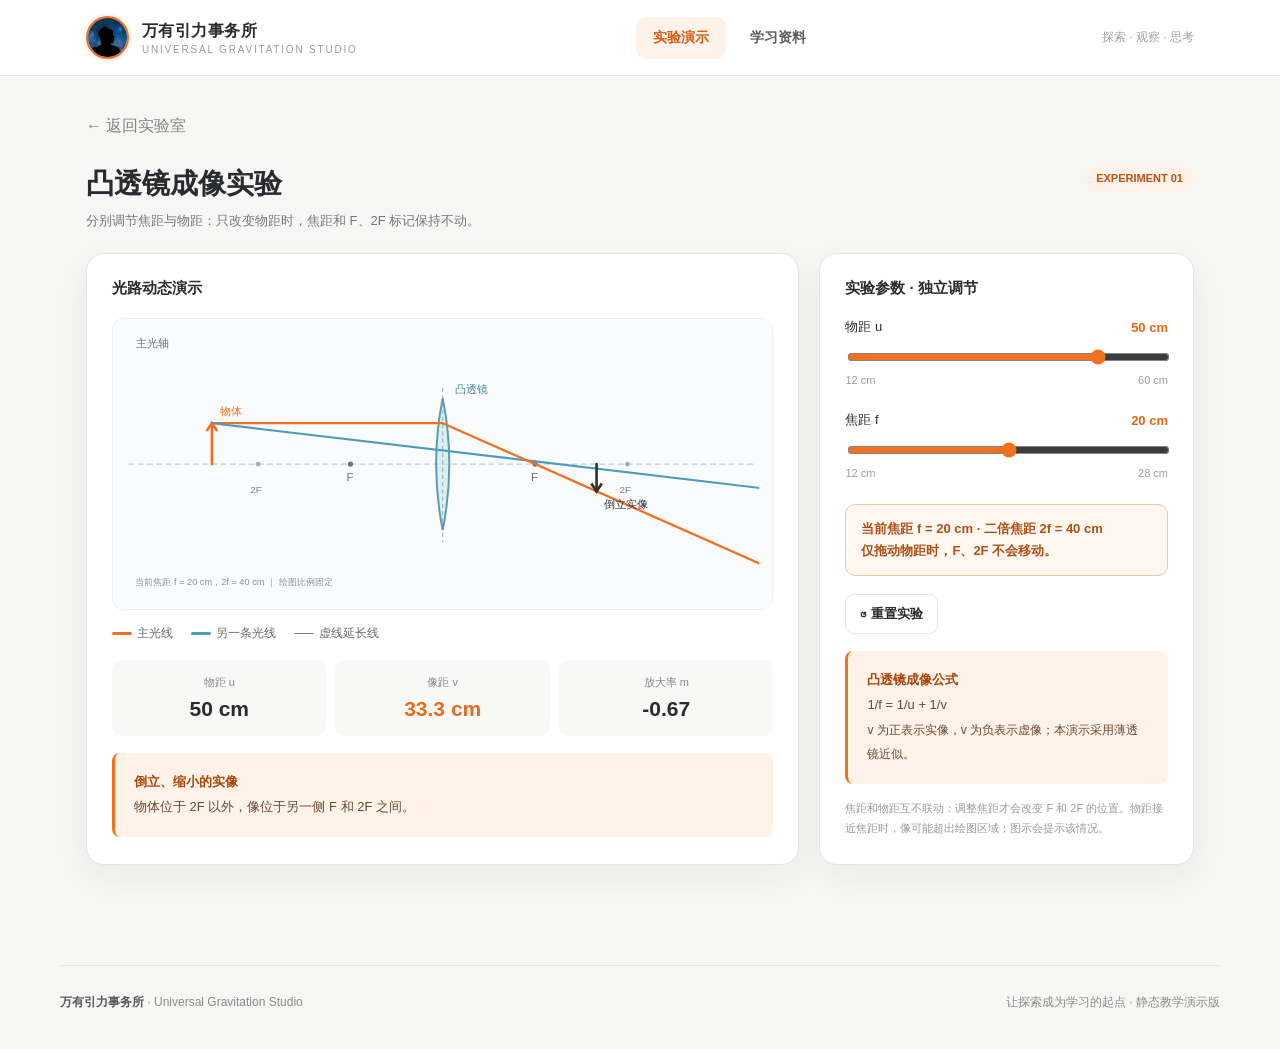
==== experiments/lens.html @ e563397a "Add files via upload" ====
<!DOCTYPE html>

<html lang="zh-CN">
<head>
<meta charset="utf-8"/>
<meta content="width=device-width,initial-scale=1,viewport-fit=cover" name="viewport"/>
<meta content="#28292c" name="theme-color"/>
<meta content="万有引力事务所：初中物理互动实验与学习资料库。" name="description"/>
<title>凸透镜成像实验 | 万有引力事务所</title>
<link href="../assets/avatar.png" rel="icon" type="image/png"/>
<link href="../css/site.css" rel="stylesheet"/>
</head>
<body>
<header class="topbar"><div class="shell top-inner"><a aria-label="万有引力事务所首页" class="logo" href="../index.html"><img alt="万有引力事务所头像" class="logo-mark" src="../assets/avatar.png"/><span>万有引力事务所<small>UNIVERSAL GRAVITATION STUDIO</small></span></a><nav aria-label="网站导航" class="nav"><a class="active" href="../index.html#home" id="navHome" type="button">实验演示</a><a class="" href="../index.html#materials" id="navMaterials" type="button">学习资料</a></nav><span class="top-note">探索 · 观察 · 思考</span></div></header>
<main class="shell">
<section class="section lab-page" id="lensPage"><a class="back" href="../index.html#home" type="button">← 返回实验室</a><div class="lab-heading"><div><h2>凸透镜成像实验</h2><p>分别调节焦距与物距：只改变物距时，焦距和 F、2F 标记保持不动。</p></div><span class="pill">EXPERIMENT 01</span></div><div class="lab-grid"><div class="panel"><div class="panel-title">光路动态演示</div><svg aria-label="凸透镜成像动态光路图" class="graph" id="lensSvg" role="img" viewbox="0 0 1000 440"><g id="lensDiagram"></g></svg><div class="legend"><span><i style="background:#f37021"></i>主光线</span><span><i style="background:#4b9dbb"></i>另一条光线</span><span><i style="background:#a4a4a4;border-top:1px dashed #777;height:0"></i>虚线延长线</span></div><div class="lab-readout"><div class="metric"><span>物距 u</span><strong id="uRead">50 cm</strong></div><div class="metric"><span>像距 v</span><strong class="orange" id="vRead">33.3 cm</strong></div><div class="metric"><span>放大率 m</span><strong id="mRead">−0.67</strong></div></div><div class="theory"><b id="lensResult">倒立、缩小的实像</b><br/><span id="lensDesc">默认焦距为 20 cm。单独调节物距时，焦点保持不动。</span></div></div><div class="panel"><div class="panel-title">实验参数 · 独立调节</div><div class="control-row"><div class="control-top"><label for="uSlider">物距 u</label><b id="uLabel">50 cm</b></div><input id="uSlider" max="60" min="12" step="1" type="range" value="50"/><div class="range-end"><span>12 cm</span><span>60 cm</span></div></div><div class="control-row"><div class="control-top"><label for="fSlider">焦距 f</label><b id="fLabel">20 cm</b></div><input id="fSlider" max="28" min="12" step="1" type="range" value="20"/><div class="range-end"><span>12 cm</span><span>28 cm</span></div></div><div class="fixed-focus" id="focusReadout">当前焦距 f = 20 cm · 二倍焦距 2f = 40 cm<br/>仅拖动物距时，F、2F 不会移动。</div><button class="soft-btn" id="resetLens" type="button">↺ 重置实验</button><div class="theory"><b>凸透镜成像公式</b><br/>1/f = 1/u + 1/v<br/><span style="font-size:12px">v 为正表示实像，v 为负表示虚像；本演示采用薄透镜近似。</span></div><div class="mini-info">焦距和物距互不联动：调整焦距才会改变 F 和 2F 的位置。物距接近焦距时，像可能超出绘图区域；图示会提示该情况。</div></div></div></section>
</main>
<footer class="shell footer"><span><strong>万有引力事务所</strong> · Universal Gravitation Studio</span><span>让探索成为学习的起点 · 静态教学演示版 </span></footer>
<script defer="" src="../experiments/lens.js"></script>
</body>
</html>
---- css/site.css ----
:root{--orange:#f37021;--deep:#292b2e;--bg:#f6f6f4;--text:#292b2e;--muted:#74777b;--border:#e7e6e3;--card:#fff;--soft:#fff2e8;--shadow:0 12px 35px rgba(34,36,39,.055)}
*{box-sizing:border-box}html{scroll-behavior:smooth}body{margin:0;background:var(--bg);color:var(--text);font-family:-apple-system,BlinkMacSystemFont,"PingFang SC","Microsoft Yahei",sans-serif;-webkit-font-smoothing:antialiased}button,input,select{font:inherit}button{cursor:pointer}a{text-decoration:none;color:inherit}button:focus-visible,a:focus-visible,input:focus-visible,select:focus-visible{outline:3px solid #f9a66d;outline-offset:2px}
.shell{max-width:1160px;margin:auto;padding:0 26px}.topbar{background:#fff;border-bottom:1px solid var(--border);position:sticky;top:0;z-index:30}.top-inner{height:75px;display:flex;align-items:center;justify-content:space-between;gap:18px}.logo{display:flex;align-items:center;gap:13px;font-weight:800;letter-spacing:.03em;white-space:nowrap}.logo-mark{width:43px;height:43px;border-radius:50%;display:block;object-fit:cover;flex:none;border:2px solid var(--orange);box-shadow:0 0 0 3px #f3702114}.logo small{display:block;color:#9a9b9d;font-weight:500;font-size:10px;letter-spacing:.18em;margin-top:2px}.nav{display:flex;align-items:center;gap:7px}.nav button{border:0;background:transparent;padding:12px 17px;border-radius:10px;color:#5c5d61;font-size:14px;font-weight:600}.nav button.active,.nav button:hover{background:var(--soft);color:#d65d15}.top-note{font-size:12px;color:#a0a1a4}.hero{margin-top:31px;background:var(--deep);color:white;border-radius:23px;min-height:235px;display:flex;align-items:center;justify-content:space-between;padding:46px 57px;overflow:hidden;position:relative}.hero:after{content:"";position:absolute;border:1px solid #ffffff12;width:430px;height:430px;border-radius:50%;right:-60px;top:-150px}.eyebrow{color:#ffab76;font-weight:700;font-size:12px;letter-spacing:.2em}.hero h1{font-size:clamp(29px,4.4vw,49px);line-height:1.2;margin:16px 0 17px;letter-spacing:.035em}.hero p{color:#c7c7c7;font-size:14px;line-height:1.9;margin:0}.hero-art{flex:none;width:290px;height:180px;opacity:.95}.section{padding:40px 0 64px}.section-head{display:flex;justify-content:space-between;align-items:end;gap:16px;margin-bottom:21px}.section-head h2{font-size:25px;letter-spacing:.01em;margin:0 0 8px}.section-head p{font-size:13px;color:var(--muted);margin:0}.pill{display:inline-block;font-size:11px;line-height:1;padding:8px 11px;border-radius:25px;background:var(--soft);color:#b95317;font-weight:700}.cards{display:grid;grid-template-columns:repeat(2,minmax(0,1fr));gap:20px}.experiment-card{background:white;border:1px solid var(--border);border-radius:19px;overflow:hidden;box-shadow:var(--shadow)}.exp-graphic{height:205px;display:grid;place-items:center;overflow:hidden;position:relative}.exp-graphic.lens{background:linear-gradient(135deg,#eaf1f6,#f6fafb)}.exp-graphic.echo{background:linear-gradient(135deg,#f7eee4,#fdf8f0)}.exp-graphic svg{width:100%;height:100%}.exp-body{padding:24px 25px 26px}.exp-num{font-size:11px;color:#b56c3b;font-weight:700;letter-spacing:.12em}.exp-body h3{margin:11px 0 10px;font-size:21px}.exp-body p{min-height:45px;font-size:13px;line-height:1.8;color:var(--muted);margin:0 0 16px}.exp-bottom{display:flex;align-items:center;justify-content:space-between;gap:10px}.tags{display:flex;gap:6px;flex-wrap:wrap}.tags span{padding:6px 9px;background:#f5f5f4;border-radius:6px;color:#85878a;font-size:11px}.primary{border:0;background:var(--orange);color:white;font-size:13px;font-weight:700;padding:12px 17px;border-radius:9px;white-space:nowrap}.primary:hover{background:#dd5d13}.soft-btn{border:1px solid var(--border);background:white;color:var(--deep);padding:10px 14px;border-radius:9px;font-weight:600;font-size:13px}.soft-btn:hover{border-color:#f7b28a;color:#d65d15}.back{display:inline-flex;align-items:center;gap:7px;background:none;border:0;padding:5px 0;color:#858585;margin-bottom:23px}.lab-heading{display:flex;align-items:start;justify-content:space-between;gap:10px;margin-bottom:23px}.lab-heading h2{font-size:28px;margin:0 0 9px}.lab-heading p{font-size:13px;color:var(--muted);margin:0}.lab-grid{display:grid;grid-template-columns:minmax(0,1.6fr) minmax(280px,.84fr);gap:20px}.panel{background:#fff;border:1px solid var(--border);border-radius:18px;padding:25px;box-shadow:var(--shadow)}.panel-title{font-weight:800;font-size:15px;margin-bottom:20px}.graph{width:100%;height:auto;display:block;background:#fafbfc;border-radius:12px;border:1px solid #edf0f1}.lab-readout{display:grid;grid-template-columns:repeat(3,1fr);gap:9px;margin-top:18px}.metric{background:#f8f8f7;padding:15px 10px;border-radius:10px;text-align:center}.metric span{color:#85888a;font-size:11px;display:block}.metric strong{font-size:21px;display:block;margin-top:7px;white-space:nowrap}.metric strong.orange{color:#e76b20}.control-row{margin-bottom:25px}.control-top{display:flex;justify-content:space-between;font-size:13px;align-items:center;margin-bottom:11px;gap:10px}.control-top b{color:#e56518}input[type=range]{width:100%;accent-color:var(--orange);cursor:pointer}.range-end{display:flex;justify-content:space-between;color:#9b9b9b;font-size:11px;margin-top:5px}.select{width:100%;padding:12px;border:1px solid #dedede;border-radius:9px;background:#fff}.theory{margin-top:17px;padding:17px 19px;background:var(--soft);border-left:3px solid var(--orange);border-radius:8px;font-size:13px;line-height:1.9;color:#6a4833}.theory b{color:#a9440b}.legend{display:flex;gap:18px;flex-wrap:wrap;font-size:12px;color:#686b70;margin-top:15px}.legend i{width:20px;height:3px;display:inline-block;vertical-align:middle;margin-right:5px;border-radius:2px}.mini-info{color:#999;font-size:11px;margin-top:15px;line-height:1.8}.materials-tools{display:flex;gap:10px;align-items:center;margin-bottom:18px}.searchbox{height:45px;border:1px solid var(--border);background:white;border-radius:10px;display:flex;align-items:center;gap:9px;padding:0 14px;flex:1}.searchbox input{border:0;outline:none;min-width:0;width:100%;font-size:13px}.searchbox svg{flex:none}.filters{display:flex;gap:7px;flex-wrap:wrap;margin-bottom:20px}.filters button{background:white;border:1px solid var(--border);color:#696b6e;padding:9px 16px;border-radius:8px;font-size:12px}.filters button.active{background:var(--deep);color:white;border-color:var(--deep)}.file-list{display:grid;gap:11px}.file-card{display:flex;align-items:center;gap:17px;background:white;border:1px solid var(--border);padding:18px 21px;border-radius:12px}.file-icon{width:50px;height:54px;background:#fff0e6;display:grid;place-items:center;border-radius:9px;color:#df621a;font-weight:900;font-size:13px;flex:none}.file-content{flex:1;min-width:0}.file-content h3{margin:0 0 8px;font-size:15px}.file-content p{margin:0;color:#97999c;font-size:12px}.empty{border:1px dashed #ddd;border-radius:14px;padding:45px 15px;text-align:center;color:#888}.footer{margin-top:36px;border-top:1px solid #e6e6e4;padding:28px 0 38px;display:flex;align-items:center;justify-content:space-between;color:#8b8b8b;font-size:12px;gap:15px}.footer strong{color:#56585b}.hidden{display:none!important}.status{display:inline-block;background:#edf8ef;color:#398354;padding:7px 10px;border-radius:10px;font-size:11px;font-weight:700}.echo-controls{display:flex;gap:8px;flex-wrap:wrap;margin-top:15px}.echo-stage{position:relative}.echo-message{font-size:13px;color:#65696c;line-height:1.8;margin-top:16px}.experiment-note{font-size:12px;color:#9a9c9f;margin-top:10px} .nav-foot{display:none}
@media(max-width:800px){.hero{padding:35px 30px}.hero-art{width:180px}.lab-grid{grid-template-columns:1fr}.top-note{display:none}.panel{padding:19px}}
@media(max-width:580px){.shell{padding:0 16px}.top-inner{height:65px}.logo{font-size:13px}.logo-mark{width:34px;height:34px}.logo small{font-size:8px}.nav button{padding:10px 9px;font-size:12px}.hero{min-height:203px;padding:30px 25px;margin-top:18px}.hero-art{position:absolute;width:150px;opacity:.27;right:0;top:12px}.hero h1{font-size:30px;position:relative}.hero p{font-size:12px;position:relative}.section{padding:32px 0 38px}.cards{grid-template-columns:1fr}.section-head h2{font-size:22px}.exp-graphic{height:180px}.exp-body{padding:20px}.lab-heading h2{font-size:23px}.lab-readout{gap:6px}.metric strong{font-size:16px}.panel{padding:16px}.file-card{gap:10px;padding:14px}.file-icon{width:42px;height:48px}.file-content h3{font-size:13px}.file-content p{font-size:10px}.file-card .soft-btn{padding:8px 9px;font-size:11px}.footer{flex-direction:column;text-align:center;gap:6px}.lab-heading .pill{display:none}}
/* 开场动画：仅使用星空头像与 CSS 动画，不依赖 GIF */
.intro{position:fixed;inset:0;z-index:200;display:grid;place-items:center;background:#080d18;color:#fff;overflow:hidden;opacity:1;transition:opacity .65s ease,visibility .65s ease}
.intro.is-leaving{opacity:0;visibility:hidden;pointer-events:none}
.intro::before{content:"";position:absolute;inset:-35%;background:radial-gradient(circle at 50% 50%,#173757 0%,#0c1628 38%,#05070b 72%);animation:introGlow 3s ease-in-out both}
.intro-center{position:relative;z-index:1;text-align:center;padding:25px;animation:introRise 2s ease both}
.intro-avatar{width:115px;height:115px;object-fit:cover;border-radius:50%;border:3px solid #fff;box-shadow:0 0 0 8px #ffffff16,0 0 55px #f3702144;animation:introAvatar 2.5s ease-in-out both}
.intro-center h2{font-size:clamp(26px,5.5vw,47px);letter-spacing:.12em;margin:34px 0 10px;font-weight:750}
.intro-center p{font-size:clamp(10px,2.3vw,13px);letter-spacing:.23em;color:#ffb47f;margin:0}
.intro-skip{position:absolute;right:clamp(14px,4vw,38px);top:clamp(14px,4vw,32px);z-index:2;border:1px solid #ffffff66;background:#ffffff18;color:#fff;border-radius:999px;padding:10px 17px;font-size:13px;backdrop-filter:blur(5px)}
.intro-skip:hover{background:#ffffff35}
.replay-intro{margin-left:12px;padding:5px 9px;border:1px solid #dedbd6;background:transparent;color:#777;border-radius:7px;font-size:11px}
.replay-intro:hover{color:#d65d15;border-color:#f6b38d}
@keyframes introRise{from{opacity:0;transform:translateY(28px)}to{opacity:1;transform:translateY(0)}}
@keyframes introAvatar{0%{transform:scale(.72);opacity:0}55%{transform:scale(1.07);opacity:1}100%{transform:scale(1);opacity:1}}
@keyframes introGlow{0%{opacity:.2;transform:scale(.78)}100%{opacity:1;transform:scale(1)}}
@media(prefers-reduced-motion:reduce){.intro,.intro-center,.intro-avatar,.intro::before{animation:none!important;transition:none!important}}

/* 实验页面共用 */
.lab-page{padding-top:35px}
@media(max-width:580px){.lab-page{padding-top:22px}}
/* 导航由按钮改为语义化链接，维持原视觉效果 */
.nav a{display:inline-block;border:0;background:transparent;padding:12px 17px;border-radius:10px;color:#5c5d61;font-size:14px;font-weight:600}
.nav a.active,.nav a:hover{background:var(--soft);color:#d65d15}
@media(max-width:580px){.nav a{padding:10px 9px;font-size:12px}}

/* 单实验布局与固定焦距提示 */
.cards{grid-template-columns:minmax(0,1fr);max-width:620px}
.fixed-focus{padding:13px 15px;margin-bottom:18px;border:1px solid #f6c7a7;background:#fff7f0;border-radius:10px;font-size:13px;color:#ae4f18;font-weight:700;line-height:1.7}
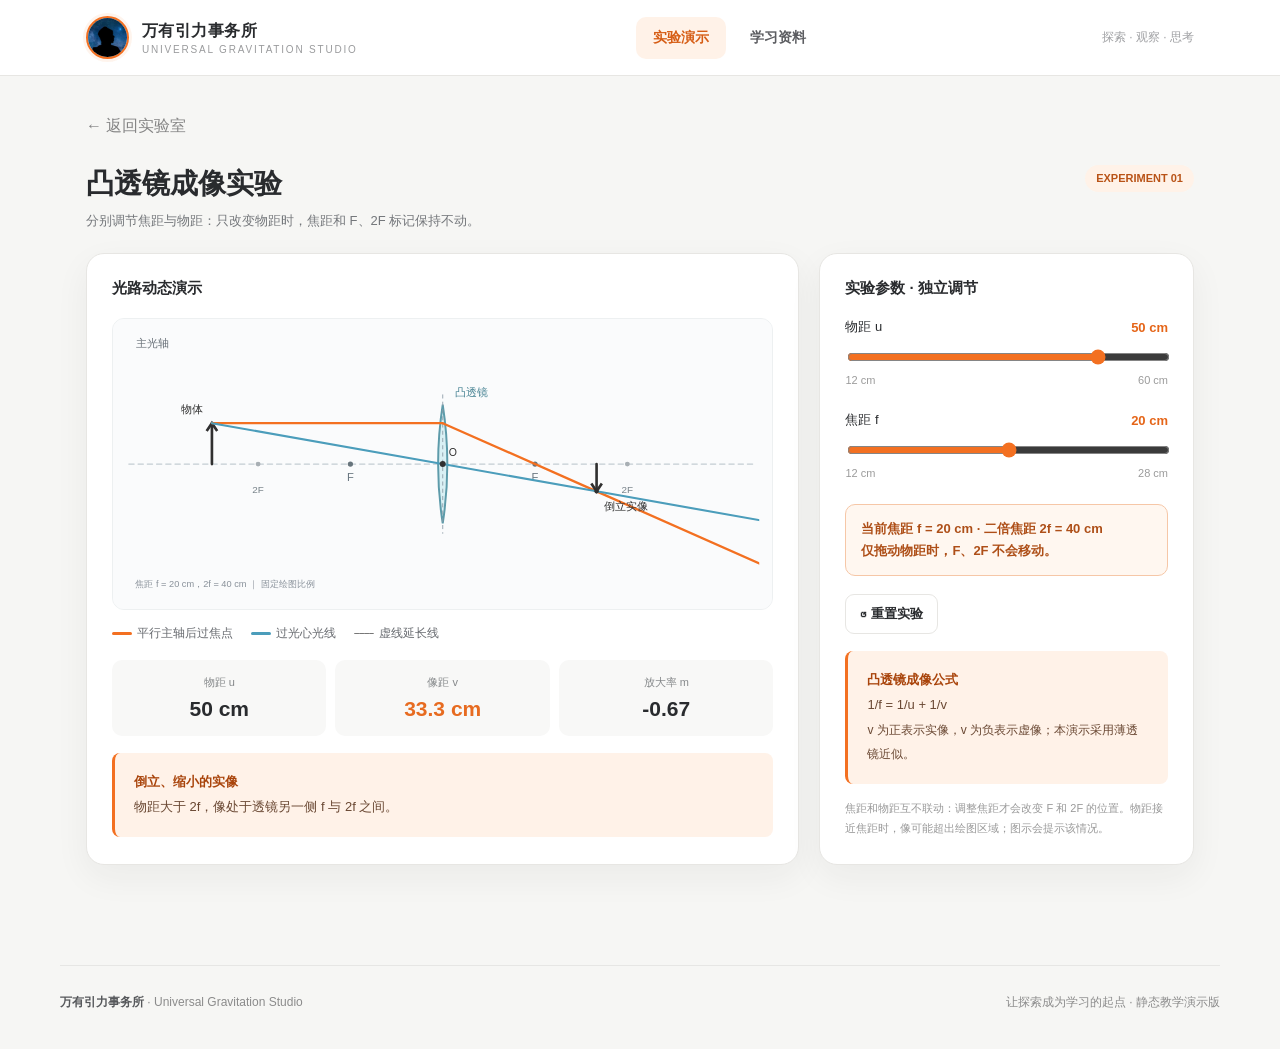
==== commit d18f9216: "Add files via upload" ====
--- a/experiments/lens.html
+++ b/experiments/lens.html
@@ -13,7 +13,7 @@
 <body>
 <header class="topbar"><div class="shell top-inner"><a aria-label="万有引力事务所首页" class="logo" href="../index.html"><img alt="万有引力事务所头像" class="logo-mark" src="../assets/avatar.png"/><span>万有引力事务所<small>UNIVERSAL GRAVITATION STUDIO</small></span></a><nav aria-label="网站导航" class="nav"><a class="active" href="../index.html#home" id="navHome" type="button">实验演示</a><a class="" href="../index.html#materials" id="navMaterials" type="button">学习资料</a></nav><span class="top-note">探索 · 观察 · 思考</span></div></header>
 <main class="shell">
-<section class="section lab-page" id="lensPage"><a class="back" href="../index.html#home" type="button">← 返回实验室</a><div class="lab-heading"><div><h2>凸透镜成像实验</h2><p>分别调节焦距与物距：只改变物距时，焦距和 F、2F 标记保持不动。</p></div><span class="pill">EXPERIMENT 01</span></div><div class="lab-grid"><div class="panel"><div class="panel-title">光路动态演示</div><svg aria-label="凸透镜成像动态光路图" class="graph" id="lensSvg" role="img" viewbox="0 0 1000 440"><g id="lensDiagram"></g></svg><div class="legend"><span><i style="background:#f37021"></i>主光线</span><span><i style="background:#4b9dbb"></i>另一条光线</span><span><i style="background:#a4a4a4;border-top:1px dashed #777;height:0"></i>虚线延长线</span></div><div class="lab-readout"><div class="metric"><span>物距 u</span><strong id="uRead">50 cm</strong></div><div class="metric"><span>像距 v</span><strong class="orange" id="vRead">33.3 cm</strong></div><div class="metric"><span>放大率 m</span><strong id="mRead">−0.67</strong></div></div><div class="theory"><b id="lensResult">倒立、缩小的实像</b><br/><span id="lensDesc">默认焦距为 20 cm。单独调节物距时，焦点保持不动。</span></div></div><div class="panel"><div class="panel-title">实验参数 · 独立调节</div><div class="control-row"><div class="control-top"><label for="uSlider">物距 u</label><b id="uLabel">50 cm</b></div><input id="uSlider" max="60" min="12" step="1" type="range" value="50"/><div class="range-end"><span>12 cm</span><span>60 cm</span></div></div><div class="control-row"><div class="control-top"><label for="fSlider">焦距 f</label><b id="fLabel">20 cm</b></div><input id="fSlider" max="28" min="12" step="1" type="range" value="20"/><div class="range-end"><span>12 cm</span><span>28 cm</span></div></div><div class="fixed-focus" id="focusReadout">当前焦距 f = 20 cm · 二倍焦距 2f = 40 cm<br/>仅拖动物距时，F、2F 不会移动。</div><button class="soft-btn" id="resetLens" type="button">↺ 重置实验</button><div class="theory"><b>凸透镜成像公式</b><br/>1/f = 1/u + 1/v<br/><span style="font-size:12px">v 为正表示实像，v 为负表示虚像；本演示采用薄透镜近似。</span></div><div class="mini-info">焦距和物距互不联动：调整焦距才会改变 F 和 2F 的位置。物距接近焦距时，像可能超出绘图区域；图示会提示该情况。</div></div></div></section>
+<section class="section lab-page" id="lensPage"><a class="back" href="../index.html#home" type="button">← 返回实验室</a><div class="lab-heading"><div><h2>凸透镜成像实验</h2><p>分别调节焦距与物距：只改变物距时，焦距和 F、2F 标记保持不动。</p></div><span class="pill">EXPERIMENT 01</span></div><div class="lab-grid"><div class="panel"><div class="panel-title">光路动态演示</div><svg aria-label="凸透镜成像动态光路图" class="graph" id="lensSvg" role="img" viewBox="0 0 1000 440"><g id="lensDiagram"></g></svg><div class="legend"><span><i style="background:#f37021"></i>平行主轴后过焦点</span><span><i style="background:#4b9dbb"></i>过光心光线</span><span><i style="background:#a4a4a4;border-top:1px dashed #777;height:0"></i>虚线延长线</span></div><div class="lab-readout"><div class="metric"><span>物距 u</span><strong id="uRead">50 cm</strong></div><div class="metric"><span>像距 v</span><strong class="orange" id="vRead">33.3 cm</strong></div><div class="metric"><span>放大率 m</span><strong id="mRead">−0.67</strong></div></div><div class="theory"><b id="lensResult">倒立、缩小的实像</b><br/><span id="lensDesc">默认焦距为 20 cm。单独调节物距时，焦点保持不动。</span></div></div><div class="panel"><div class="panel-title">实验参数 · 独立调节</div><div class="control-row"><div class="control-top"><label for="uSlider">物距 u</label><b id="uLabel">50 cm</b></div><input id="uSlider" max="60" min="12" step="1" type="range" value="50"/><div class="range-end"><span>12 cm</span><span>60 cm</span></div></div><div class="control-row"><div class="control-top"><label for="fSlider">焦距 f</label><b id="fLabel">20 cm</b></div><input id="fSlider" max="28" min="12" step="1" type="range" value="20"/><div class="range-end"><span>12 cm</span><span>28 cm</span></div></div><div class="fixed-focus" id="focusReadout">当前焦距 f = 20 cm · 二倍焦距 2f = 40 cm<br/>仅拖动物距时，F、2F 不会移动。</div><button class="soft-btn" id="resetLens" type="button">↺ 重置实验</button><div class="theory"><b>凸透镜成像公式</b><br/>1/f = 1/u + 1/v<br/><span style="font-size:12px">v 为正表示实像，v 为负表示虚像；本演示采用薄透镜近似。</span></div><div class="mini-info">焦距和物距互不联动：调整焦距才会改变 F 和 2F 的位置。物距接近焦距时，像可能超出绘图区域；图示会提示该情况。</div></div></div></section>
 </main>
 <footer class="shell footer"><span><strong>万有引力事务所</strong> · Universal Gravitation Studio</span><span>让探索成为学习的起点 · 静态教学演示版 </span></footer>
 <script defer="" src="../experiments/lens.js"></script>
--- a/css/site.css
+++ b/css/site.css
@@ -32,3 +32,37 @@
 /* 单实验布局与固定焦距提示 */
 .cards{grid-template-columns:minmax(0,1fr);max-width:620px}
 .fixed-focus{padding:13px 15px;margin-bottom:18px;border:1px solid #f6c7a7;background:#fff7f0;border-radius:10px;font-size:13px;color:#ae4f18;font-weight:700;line-height:1.7}
+
+/* 两个实验卡片：大屏并排，手机纵向排列。 */
+.cards{grid-template-columns:repeat(2,minmax(0,1fr));max-width:none}
+@media(max-width:800px){.cards{grid-template-columns:1fr}}
+
+/* PDF 在线预览、分享与本地保存 */
+.file-actions{display:flex;gap:8px;flex-wrap:wrap;justify-content:flex-end}
+.file-actions .primary,.file-actions .soft-btn{font-size:12px;min-width:62px;text-align:center}
+.pdf-modal-open{overflow:hidden}
+.pdf-modal[hidden]{display:none!important}
+.pdf-modal{position:fixed;inset:0;z-index:300;display:flex;justify-content:center;align-items:center;background:rgba(10,14,20,.72);padding:15px}
+.pdf-modal-panel{width:min(1100px,100%);height:min(92dvh,900px);min-height:380px;display:flex;flex-direction:column;background:#fff;border-radius:17px;overflow:hidden;box-shadow:0 25px 90px #0004}
+.pdf-modal-head{display:flex;align-items:center;justify-content:space-between;padding:13px 20px;border-bottom:1px solid var(--border);gap:12px}
+.pdf-modal-title{font-size:16px;font-weight:800;overflow:hidden;text-overflow:ellipsis;white-space:nowrap}
+.pdf-close{flex:none;border:0;border-radius:7px;color:#585858;background:#f1f1f1;font-size:25px;line-height:1;width:36px;height:36px}
+.pdf-modal-actions{display:flex;align-items:center;gap:9px;padding:12px 20px;flex-wrap:wrap}
+.pdf-modal-actions a,.pdf-modal-actions button{font-size:12px;text-align:center}
+.pdf-modal-tip{font-size:12px;color:#777;line-height:1.6;padding:0 20px;margin:0 0 9px}
+.pdf-preview-body{position:relative;display:flex;flex-direction:column;flex:1;min-height:0;background:#f4f5f6}
+.pdf-preview-body iframe{flex:1;width:100%;min-height:0;border:0;background:white}
+.pdf-preview-help{padding:5px 15px;font-size:11px;color:#777;background:#f5f5f4;text-align:center}
+.pdf-message{min-height:25px;padding:4px 18px 9px;font-size:12px;color:#b45119}
+@media(max-width:580px){
+ .file-card{flex-wrap:wrap}
+ .file-card .file-content{min-width:calc(100% - 65px)}
+ .file-card .file-actions{width:100%;justify-content:stretch}
+ .file-card .file-actions>*{flex:1}
+ .pdf-modal{padding:0}
+ .pdf-modal-panel{width:100%;height:100dvh;border-radius:0}
+ .pdf-modal-head{padding:10px 14px}
+ .pdf-modal-actions{padding:10px 14px;gap:6px}
+ .pdf-modal-actions>*{flex:1;white-space:nowrap;padding:10px 7px}
+ .pdf-modal-tip{padding:0 14px;margin:0 0 7px}
+}
